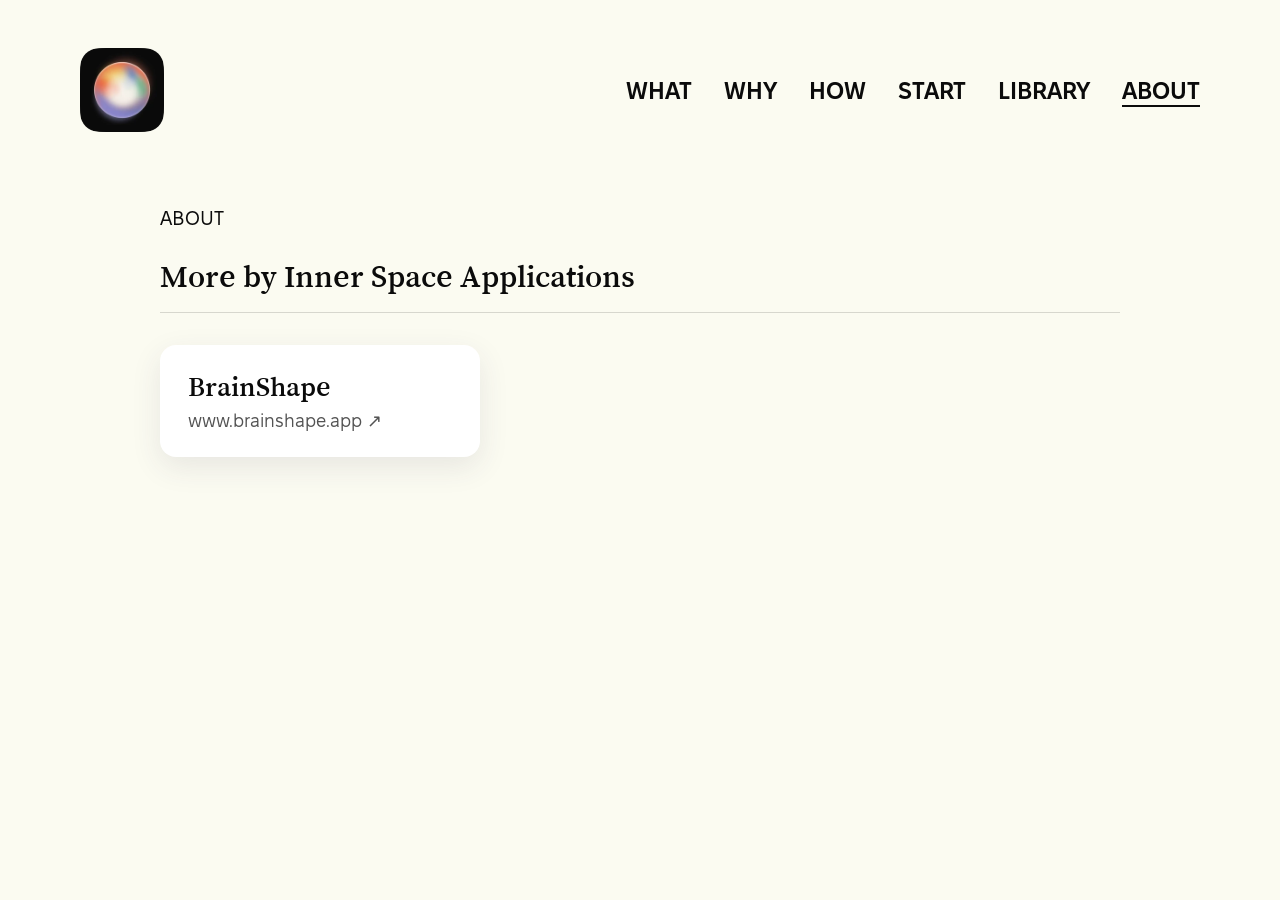
==== about/index.html @ 81e7e30c "Add About page; shorten relaunch line; new tagline - New /about/ page with 'More by Inner Space Appl" ====
<!doctype html>
<html lang="en">
<head>
<meta charset="utf-8">
<meta name="viewport" content="width=device-width, initial-scale=1">
<title>Inner Space – About</title>
<meta name="description" content="About Inner Space Applications, the makers of Inner Space and BrainShape.">
<link rel="canonical" href="https://innerspacewellness.app/about/">
<meta property="og:type" content="website">
<meta property="og:title" content="Inner Space – About">
<meta property="og:description" content="About Inner Space Applications, the makers of Inner Space and BrainShape.">
<meta property="og:url" content="https://innerspacewellness.app/about/">
<meta property="og:image" content="https://innerspacewellness.app/og-image.jpg">
<meta name="twitter:card" content="summary_large_image">
<meta name="theme-color" content="#a3a1d7">
<link rel="icon" href="/favicon.png" type="image/png">
<link rel="apple-touch-icon" href="/apple-touch-icon.png">
<link rel="preload" href="/assets/fonts/SongMyung-Regular.woff2" as="font" type="font/woff2" crossorigin>
<link rel="stylesheet" href="/assets/css/site.css">
</head>
<body class="page about-page">
<a class="skip-link" href="#main">Skip to content</a>
<header class="site-header">
  <a class="logo" href="/" aria-label="Inner Space home"><img src="/assets/img/logo.webp" width="84" height="84" alt="Inner Space"></a>
  <nav class="nav" aria-label="Main"><a href="/#what">What</a><a href="/#why">Why</a><a href="/#how">How</a><a href="/#start">Start</a><a href="/library/">Library</a><a href="/about/" aria-current="page">About</a></nav>
  <button class="menu-toggle" type="button" aria-label="Open menu" aria-expanded="false" aria-controls="mobile-menu"><svg width="49" height="49" viewBox="0 0 24 24" fill="none" stroke="currentColor" stroke-width="2" stroke-linecap="round" stroke-linejoin="round" aria-hidden="true"><path d="M4 6h16M7 12h13M10 18h10"/></svg></button>
</header>
<div class="mobile-menu" id="mobile-menu">
  <button class="menu-close" type="button" aria-label="Close menu"><svg width="48" height="48" viewBox="0 0 24 24" fill="none" stroke="currentColor" stroke-width="2" stroke-linecap="round" aria-hidden="true"><path d="M18 6 6 18M6 6l12 12"/></svg></button>
  <nav class="nav" aria-label="Mobile"><a href="/#what">What</a><a href="/#why">Why</a><a href="/#how">How</a><a href="/#start">Start</a><a href="/library/">Library</a><a href="/about/" aria-current="page">About</a></nav>
</div>
<main id="main" class="library about">
  <div class="wrap">
    <p class="eyebrow">About</p>
    <section class="library-section" aria-labelledby="more-heading">
      <h1 class="h3 library-section-title" id="more-heading">More by Inner Space Applications</h1>
      <a class="app-link" href="https://www.brainshape.app" target="_blank" rel="noopener">
        <span class="app-link-name">BrainShape</span>
        <span class="app-link-url">www.brainshape.app <span aria-hidden="true">↗</span></span>
      </a>
    </section>
  </div>
</main>
<script src="/assets/js/site.js"></script>
</body>
</html>
---- assets/css/site.css ----
/* Inner Space Wellness — site styles
   Breakpoints follow the original Figma design:
   desktop ≥ 1200px · tablet 600–1199px · mobile < 600px */

@font-face { font-family: "Song Myung"; src: url("../fonts/SongMyung-Regular.woff2") format("woff2"); font-weight: 400; font-display: swap; }
@font-face { font-family: "Fixel Text"; src: url("../fonts/FixelText-Regular.woff2") format("woff2"); font-weight: 400; font-display: swap; }
@font-face { font-family: "Fixel Text"; src: url("../fonts/FixelText-Medium.woff2") format("woff2"); font-weight: 500; font-display: swap; }
@font-face { font-family: "Fixel Text"; src: url("../fonts/FixelText-SemiBold.woff2") format("woff2"); font-weight: 600; font-display: swap; }

:root {
  --ink: #0b0b0b;
  --cream: #fbfbf1;
  --sand: #f5e8df;
  --yellow: #ffc800;
  --coral: #fb6e44;
  --lavender: #a3a1d7;
  --serif: "Song Myung", Georgia, serif;
  --sans: "Fixel Text", system-ui, -apple-system, "Segoe UI", Roboto, Helvetica, Arial, sans-serif;
  --gutter: 160px;
  --content: 1120px;
}

*, *::before, *::after { box-sizing: border-box; }
html { scroll-behavior: smooth; -webkit-text-size-adjust: 100%; }
body { margin: 0; font-family: var(--sans); color: var(--ink); background: #fff; line-height: 1.4; -webkit-font-smoothing: antialiased; }
img { display: block; max-width: 100%; height: auto; }
a { color: inherit; }
h1, h2, h3, p { margin: 0; font-weight: 400; }
.skip-link { position: absolute; left: -9999px; top: 8px; background: #fff; padding: 8px 16px; z-index: 100; }
.skip-link:focus { left: 8px; }

/* Shared type */
.display { font-family: var(--serif); font-size: 73px; line-height: .95; }
.h2 { font-family: var(--serif); font-size: 48px; line-height: 1.25; }
.h3 { font-family: var(--serif); font-size: 32px; line-height: 1.25; }
.lead { font-family: var(--serif); font-size: 36px; line-height: 1.25; }
.text-lg { font-size: 24px; line-height: 1.375; }
.text { font-size: 20px; line-height: 1.4; }
.semibold { font-weight: 600; }

.wrap { width: 100%; max-width: calc(var(--content) + 2 * var(--gutter)); margin: 0 auto; padding-left: var(--gutter); padding-right: var(--gutter); }

/* Button */
.btn {
  display: inline-flex; align-items: center; justify-content: center;
  min-height: 68px; padding: 20px 18px; border-radius: 27px;
  background: var(--yellow); color: #000; text-decoration: none;
  font: 600 20px/1.4 var(--sans); text-transform: uppercase;
  transition: background-color .15s cubic-bezier(0, 0, .58, 1);
  border: 0; cursor: pointer;
}
.btn:hover, .btn:focus-visible { background: var(--coral); }

/* App Store / Google Play badges (official artwork, loaded from Apple and Google) */
.store-badges { display: flex; flex-wrap: wrap; align-items: center; gap: 16px; }
.store-badge { display: block; line-height: 0; border-radius: 10px; transition: opacity .15s ease, transform .15s ease; }
.store-badge:hover, .store-badge:focus-visible { opacity: .85; transform: translateY(-2px); }
.store-badge img { width: auto; max-width: none; }
.app-store img { height: 56px; }
/* Google's PNG has built-in padding; the negative margin trims it so both badges look the same height */
.google-play { overflow: hidden; height: 56px; }
.google-play img { height: 83px; margin: -13.5px -13.5px; }
.coming-soon .store-badges { justify-content: center; }
.store-badge.fallback {
  display: inline-flex; align-items: center; height: 56px; padding: 0 20px; line-height: 1;
  background: #000; color: #fff; border: 1px solid #a6a6a6; border-radius: 10px;
  font: 600 16px var(--sans); text-decoration: none; overflow: visible;
}

/* Header / nav */
.site-header {
  position: absolute; top: 0; left: 0; right: 0; z-index: 20;
  display: flex; justify-content: space-between; align-items: center;
  padding: 48px 80px 0;
}
.logo img { width: 84px; height: 84px; border-radius: 19px; }
.nav { display: flex; gap: 32px; }
.nav a {
  font: 600 24px/1.375 var(--sans); text-transform: uppercase; text-decoration: none;
  transition: opacity .15s cubic-bezier(.215, .61, .355, 1);
}
.nav a:hover, .nav a:focus-visible { opacity: .6; }
.menu-toggle, .menu-close { display: none; background: none; border: 0; padding: 0; cursor: pointer; color: var(--ink); }
.mobile-menu { display: none; }

/* Hero */
.hero {
  position: relative; overflow: hidden; min-height: 740px;
  background: #a7a3d8 url("../img/hero-bg.webp") right center / cover no-repeat;
}
.hero .orbit {
  position: absolute; width: 1072px; height: 1072px; right: -193px; top: -126px;
  pointer-events: none; animation: spin 120s linear infinite;
}
.hero-text { position: relative; padding-top: 250px; padding-bottom: 150px; }
.hero h1 { max-width: 659px; }
.hero .lead { max-width: 730px; margin-top: 32px; }
.renovation-note { max-width: 600px; margin-top: 40px; }
.renovation-note .pill {
  display: inline-block; padding: 8px 16px; border-radius: 999px;
  background: rgba(255,255,255,.55); backdrop-filter: blur(6px); -webkit-backdrop-filter: blur(6px);
  font: 600 16px/1.4 var(--sans); text-transform: uppercase; letter-spacing: .04em;
}
.renovation-note p { margin-top: 16px; }

/* Section 2 — intro + video */
.intro { background: var(--sand); padding: 100px 0; }
.video {
  position: relative; width: 100%; max-width: 735px; aspect-ratio: 16 / 9;
  border-radius: 16px; overflow: hidden; background: #0f172a;
}
.video video { position: absolute; inset: 0; width: 100%; height: 100%; object-fit: cover; display: block; }
.video-play {
  position: absolute; inset: 0; display: flex; align-items: center; justify-content: center;
  border: 0; padding: 0; cursor: pointer;
  background: linear-gradient(180deg, rgba(0,0,0,.10), rgba(0,0,0,.35));
}
.video-play span {
  width: 64px; height: 64px; border-radius: 999px; display: flex; align-items: center; justify-content: center;
  background: rgba(255,255,255,.14); backdrop-filter: blur(5px); -webkit-backdrop-filter: blur(5px);
  box-shadow: 0 5px 20px rgba(0,0,0,.2);
}
.intro-text { margin-top: 56px; max-width: 892px; }
.intro-text .text-lg { margin-top: 32px; }
.intro-text .text { margin-top: 32px; max-width: 868px; }
.intro-text .store-badges, .intro-text .btn { margin-top: 40px; }

/* Section 3 — six domains */
.domains { position: relative; overflow: hidden; background: var(--cream); padding: 100px 0; }
.domains .lines {
  position: absolute; left: 50%; bottom: 0; width: 1592px; max-width: none; height: 457px;
  transform: translateX(-50%); object-fit: fill; opacity: .5; pointer-events: none;
}
.domains .wrap { position: relative; }
.domains-intro .text-lg { margin-top: 24px; max-width: 760px; }
.domain-grid { display: grid; grid-template-columns: repeat(3, 1fr); column-gap: 24px; row-gap: 32px; margin-top: 120px; }
.domain .orb {
  width: 220px; height: 220px; position: relative;
  animation: spin var(--orb-speed, 48s) linear infinite;
}
/* Each orb turns at its own pace so they never look synchronized */
.domain:nth-child(1) .orb { --orb-speed: 44s; }
.domain:nth-child(2) .orb { --orb-speed: 57s; animation-delay: -9s; }
.domain:nth-child(3) .orb { --orb-speed: 39s; animation-delay: -21s; }
.domain:nth-child(4) .orb { --orb-speed: 63s; animation-delay: -5s; }
.domain:nth-child(5) .orb { --orb-speed: 50s; animation-delay: -30s; }
.domain:nth-child(6) .orb { --orb-speed: 69s; animation-delay: -14s; }
.domain .orb img { position: absolute; width: 340px; height: 340px; max-width: none; left: -60px; top: -60px; }
.domain h3 { margin-top: 32px; }
.domain p { margin-top: 12px; }

/* Section 4 — coming soon */
.coming-soon {
  background: #c9b4a9 url("../img/coming-soon-bg.webp") center / cover no-repeat;
  min-height: 317px; padding: 70px 24px; text-align: center;
  display: flex; flex-direction: column; align-items: center; justify-content: center; gap: 40px;
}
.coming-soon h2 { text-wrap: balance; }
.coming-soon .soon-sub { max-width: 640px; margin-top: -16px; text-wrap: balance; }

/* Section 5 — why different */
.why { background: linear-gradient(102deg, #f8f2eb, #f3e0d4); padding: 100px 0; text-align: center; }
.why-grid { display: grid; grid-template-columns: repeat(4, 255px); justify-content: center; gap: 33px; margin-top: 56px; }
.why-item img { width: 245px; height: 245px; max-width: none; margin: -60px auto; position: relative; left: 50%; transform: translateX(-50%); }
.why-item { position: relative; }
.why-item h3 { margin-top: 24px; font: 600 24px/1.375 var(--sans); }
.why-item p { margin-top: 8px; }

/* Section 6 — how it works */
.how { background: #6b9aa8 url("../img/how-bg.webp") center / cover no-repeat; color: var(--cream); padding: 100px 0; }
.how .wrap { display: flex; justify-content: space-between; align-items: center; gap: 56px; }
.how-text { max-width: 546px; }
.how-text .text-lg { margin-top: 22px; }
.steps { margin-top: 48px; display: grid; gap: 32px; }
.steps p { margin-top: 8px; }
.phone { width: 360px; flex: none; margin-right: -18px; }

/* Footer CTA */
.site-footer { background: #a4a1d8 url("../img/footer-bg.webp") center / cover no-repeat; }
.footer-cta { display: flex; align-items: center; gap: 102px; max-width: 1440px; margin: 0 auto; }
.footer-cta .illustration { width: 658px; height: 645px; flex: none; object-fit: cover; }
.footer-cta .cta-text { padding-right: var(--gutter); }
.footer-cta .h3 { margin-top: 40px; }
.footer-cta .store-badges, .footer-cta .btn { margin-top: 40px; }
.copyright { margin-top: -52px; position: relative; padding: 12px var(--gutter); text-align: center; font-size: 20px; line-height: 1.4; }
.copyright a { text-decoration: underline; }
.copyright a:hover { opacity: .6; }

/* Reveal-on-scroll (mirrors the Figma "appear" animations) */
.js .reveal { opacity: 0; transform: translateY(40px); transition: opacity .6s cubic-bezier(.215, .61, .355, 1), transform .6s cubic-bezier(.215, .61, .355, 1); }
.js .reveal.in { opacity: 1; transform: none; }

@keyframes spin { to { transform: rotate(360deg); } }

/* ---------- Legal / support pages ---------- */
.page { background: #fff; }
.page .site-header { position: relative; }
.legal { padding: 100px 0 100px; }
.legal .wrap > * + * { margin-top: 24px; }
.legal .eyebrow { font-size: 20px; text-transform: uppercase; }
.legal h1 { font-family: var(--serif); font-size: 48px; line-height: 1.25; margin-top: 32px; }
.legal h2 { font: 600 24px/1.375 var(--sans); margin-top: 48px; }
.legal h3 { font: 600 20px/1.4 var(--sans); margin-top: 32px; }
.legal h2 + *, .legal h3 + * { margin-top: 12px; }
.legal p, .legal li { font-size: 20px; line-height: 1.4; }
.legal p.caps { font-weight: 600; }
.legal a { text-decoration: underline; word-break: break-word; }
.legal ul { padding-left: 1.2em; }

/* ---------- Library page ---------- */
.library-page { background: var(--cream); }
.library { padding: 72px 0 120px; }
.library-intro { max-width: 760px; }
.library-intro .eyebrow { font-size: 20px; text-transform: uppercase; }
.library-intro h1 { margin-top: 16px; }
.library-intro .text-lg { margin-top: 16px; }
.library-section { margin-top: 64px; }
.library-section-title { padding-bottom: 16px; border-bottom: 1px solid rgba(11, 11, 11, .15); }
/* Both videos share one height (~368px) so they sit side by side as a set */
.library-grid { display: grid; grid-template-columns: 540px 300px; gap: 48px 48px; align-items: start; margin-top: 32px; }
.library-media { border-radius: 16px; overflow: hidden; background: #eeeeee; box-shadow: 0 10px 30px rgba(60, 50, 90, .12); }
.library-media video { display: block; width: 100%; height: auto; background: #eeeeee; }
.library-item.portrait .library-media { width: 207px; border-radius: 14px; }
.library-meta { margin-top: 16px; font: 600 14px/1.4 var(--sans); text-transform: uppercase; letter-spacing: .06em; opacity: .65; }
.library-title { margin-top: 6px; font-family: var(--serif); font-size: 26px; line-height: 1.25; }
.library-item .text { margin-top: 10px; font-size: 18px; max-width: 540px; }
.nav a[aria-current="page"] { text-decoration: underline; text-underline-offset: 6px; text-decoration-thickness: 2px; }

/* ---------- About page ---------- */
.about-page { background: var(--cream); }
.about .eyebrow { font-size: 20px; text-transform: uppercase; }
.about .library-section { margin-top: 24px; }
.app-link {
  display: inline-flex; flex-direction: column; gap: 4px; margin-top: 32px;
  padding: 24px 28px; min-width: 320px; border-radius: 16px; text-decoration: none;
  background: #fff; box-shadow: 0 10px 30px rgba(60, 50, 90, .10);
  transition: transform .15s ease, box-shadow .15s ease;
}
.app-link:hover, .app-link:focus-visible { transform: translateY(-2px); box-shadow: 0 14px 36px rgba(60, 50, 90, .16); }
.app-link-name { font-family: var(--serif); font-size: 28px; line-height: 1.25; }
.app-link-url { font-size: 18px; opacity: .7; }

/* ---------- Subscribe page ---------- */
.subscribe { display: flex; min-height: 100vh; background: linear-gradient(180deg, #a6a3d8, #969cd2); }
.subscribe-text { flex: 1 1 0; padding: 56px 100px 56px 100px; display: flex; flex-direction: column; gap: 40px; max-width: 830px; }
.subscribe-text h1 { max-width: 610px; }
.subscribe-text .text-lg { margin-top: 24px; }
.subscribe-art { position: relative; flex: 0 0 42.4%; overflow: hidden; background: #fff url("../img/subscribe-bg.webp") center / cover no-repeat; display: flex; align-items: center; justify-content: center; }
.subscribe-art .phone-lg { width: 410px; max-width: 70%; }
.close { position: absolute; top: 40px; right: 40px; width: 48px; height: 48px; display: flex; align-items: center; justify-content: center; color: var(--ink); }
.close:hover { opacity: .6; }
.signup { max-width: 500px; }
.signup label { position: absolute; left: -9999px; }
.signup input[type="email"] {
  width: 100%; height: 56px; padding: 0 16px; border-radius: 12px; border: 1px solid #fff;
  background: #fff; color: var(--ink); font: 400 16px var(--sans); margin-bottom: 24px;
}
.signup input[type="email"]::placeholder { color: var(--ink); opacity: .6; }
.signup .btn { letter-spacing: .02em; }
.signup .note { margin-top: 16px; font-size: 14px; opacity: .8; }

/* ---------- Tablet ---------- */
@media (max-width: 1199px) {
  :root { --gutter: 40px; }
  .site-header { padding: 40px 40px 0; }
  .hero { min-height: 640px; }
  .hero .orbit { width: 749px; height: 749px; right: -310px; top: 31px; }
  .hero-text { padding-top: 200px; padding-bottom: 100px; }
  .hero h1 { max-width: 612px; }
  .intro { padding: 56px 0; }
  .video { max-width: none; }
  .intro-text { margin-top: 24px; }
  .domains { padding: 56px 0; }
  .domains .lines { width: 100%; height: 230px; }
  .domain-grid { grid-template-columns: repeat(2, 1fr); column-gap: 40px; row-gap: 48px; margin-top: 56px; }
  .why { padding: 56px 0; }
  .why-grid { grid-template-columns: repeat(2, minmax(0, 348px)); column-gap: 24px; row-gap: 40px; }
  .how { padding: 56px 0; }
  .how .wrap { flex-direction: column; align-items: stretch; }
  .how-text { max-width: none; }
  .phone { margin: 0 auto; }
  .footer-cta { flex-direction: column; align-items: stretch; gap: 40px; padding: 56px var(--gutter) 0; }
  .footer-cta .cta-text { padding-right: 0; order: -1; }
  .footer-cta .h3 { margin-top: 32px; }
  .footer-cta .store-badges, .footer-cta .btn { margin-top: 32px; }
  .footer-cta .illustration { width: 100%; height: auto; aspect-ratio: 720 / 705; }
  .copyright { margin-top: 40px; padding: 12px var(--gutter) 16px; }
  .subscribe-text { padding: 56px 40px; }
  .library { padding: 48px 0 80px; }
  .library-grid { grid-template-columns: minmax(0, 540px) minmax(0, 260px); gap: 40px 32px; }
}

/* ---------- Hamburger menu below 768px (six tabs no longer fit) ---------- */
@media (max-width: 767px) {
  .site-header .nav { display: none; }
  .menu-toggle { display: block; }
  .mobile-menu {
    position: fixed; inset: 0; z-index: 50; background: var(--lavender);
    padding: 40px 24px; flex-direction: column; align-items: center; gap: 100px;
  }
  .mobile-menu.open { display: flex; }
  .menu-close { display: block; }
  .mobile-menu .nav { flex-direction: column; align-items: center; gap: 32px; }
  .mobile-menu .nav a { font-size: 32px; }
}

/* ---------- Mobile ---------- */
@media (max-width: 599px) {
  :root { --gutter: 24px; }
  .display { font-size: 48px; }
  .h2 { font-size: 30px; }
  .lead { font-size: 24px; }
  .text-lg { font-size: 18px; line-height: 1.39; }
  .text { font-size: 16px; line-height: 1.375; }

  .site-header { padding: 24px 24px 0; }
  .logo img { width: 64px; height: 64px; border-radius: 14px; }
  .site-header .nav { display: none; }
  .menu-toggle { display: block; }
  .mobile-menu {
    position: fixed; inset: 0; z-index: 50; background: var(--lavender);
    padding: 40px 24px; flex-direction: column; align-items: center; gap: 100px;
  }
  .mobile-menu.open { display: flex; }
  .menu-close { display: block; }
  .mobile-menu .nav { flex-direction: column; align-items: center; gap: 32px; }
  .mobile-menu .nav a { font-size: 32px; }

  .hero { min-height: 628px; }
  .hero .orbit { width: 682px; height: 682px; right: -331px; top: 28px; }
  .hero-text { padding-top: 200px; padding-bottom: 100px; }
  .hero .lead { margin-top: 40px; }
  .renovation-note { margin-top: 32px; }
  .renovation-note .pill { font-size: 13px; }
  .intro { padding: 48px 0; }
  .intro-text { margin-top: 20px; }
  .intro-text .text-lg, .intro-text .text { margin-top: 24px; }

  .domains { padding: 48px 0; text-align: center; }
  .domains .lines { width: 986px; height: 283px; }
  .domains-intro .text-lg { margin-left: auto; margin-right: auto; }
  .domain-grid { grid-template-columns: 1fr; row-gap: 48px; }
  .domain .orb { margin: 0 auto; }
  .domain .h3 { font-size: 24px; }

  .coming-soon { min-height: 308px; }
  .coming-soon h2.display { font-size: 38px; line-height: 1.05; }

  .why { padding: 48px 0; }
  .why-grid { grid-template-columns: minmax(0, 290px); margin-top: 24px; }
  .why-item h3 { font-size: 18px; }

  .how { padding: 48px 0; }
  .how-text .h3 { font-size: 24px; }
  .phone { width: 340px; max-width: 100%; }

  .footer-cta { padding-top: 48px; }
  .footer-cta .h3 { font-size: 24px; margin-top: 24px; }
  .footer-cta .store-badges, .footer-cta .btn { margin-top: 24px; }
  .store-badges { gap: 12px; }
  .app-store img, .google-play { height: 48px; }
  .store-badge.fallback { height: 48px; padding: 0 14px; font-size: 14px; }
  .google-play img { height: 71px; margin: -11.5px -11.5px; }
  .copyright { font-size: 16px; padding: 12px 34px 16px; }

  .legal { padding: 48px 0; }
  .legal h1 { font-size: 30px; }
  .legal h2 { font-size: 20px; }
  .legal h3, .legal p, .legal li, .legal .eyebrow { font-size: 16px; }

  .subscribe { flex-direction: column; }
  .library-intro .eyebrow, .about .eyebrow { font-size: 16px; }
  .app-link { display: flex; min-width: 0; }
  .library-section { margin-top: 40px; }
  .library-grid { grid-template-columns: 1fr; gap: 40px; margin-top: 24px; }
  .library-title { font-size: 22px; }
  .library-item .text { font-size: 16px; }
  .library-item.portrait .library-media { width: 170px; }
  .subscribe-art { display: none; }
  .subscribe-text { padding: 40px 24px; }
  .subscribe-text .text-lg { font-family: var(--serif); font-size: 24px; }
}

@media (prefers-reduced-motion: reduce) {
  html { scroll-behavior: auto; }
  .hero .orbit { animation: none; }
  .js .reveal { opacity: 1; transform: none; transition: none; }
  .domain .orb { animation: none; }
}
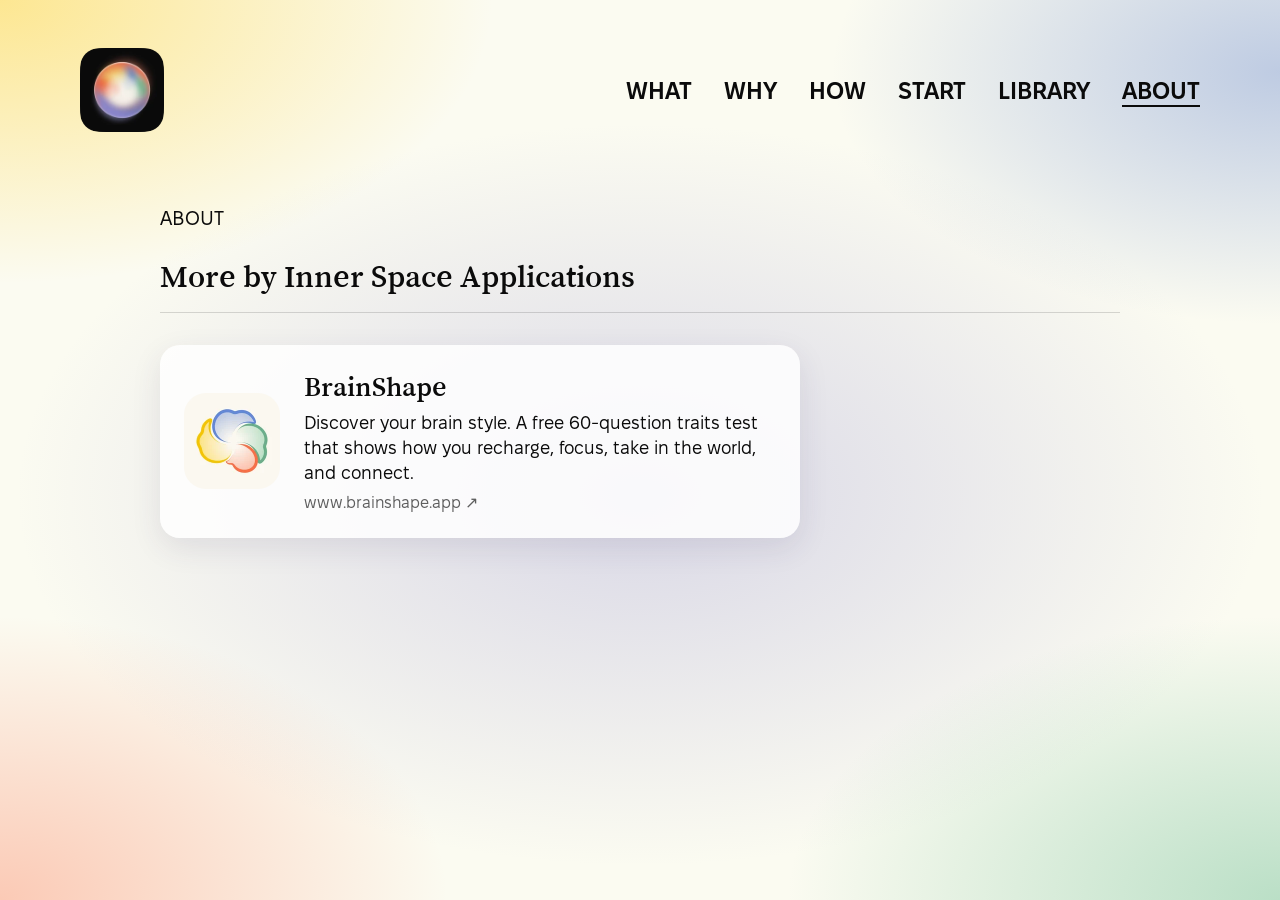
==== commit 995c0b01: "Domain-color gradient on Library and About; BrainShape card - Library and About pages get a soft gra" ====
--- a/about/index.html
+++ b/about/index.html
@@ -35,8 +35,12 @@
     <section class="library-section" aria-labelledby="more-heading">
       <h1 class="h3 library-section-title" id="more-heading">More by Inner Space Applications</h1>
       <a class="app-link" href="https://www.brainshape.app" target="_blank" rel="noopener">
-        <span class="app-link-name">BrainShape</span>
-        <span class="app-link-url">www.brainshape.app <span aria-hidden="true">↗</span></span>
+        <img class="app-link-icon" src="/assets/img/brainshape-icon.webp" width="96" height="96" alt="BrainShape logo">
+        <span class="app-link-body">
+          <span class="app-link-name">BrainShape</span>
+          <span class="app-link-desc">Discover your brain style. A free 60-question traits test that shows how you recharge, focus, take in the world, and connect.</span>
+          <span class="app-link-url">www.brainshape.app <span aria-hidden="true">↗</span></span>
+        </span>
       </a>
     </section>
   </div>
--- a/assets/css/site.css
+++ b/assets/css/site.css
@@ -208,7 +208,6 @@
 .legal ul { padding-left: 1.2em; }
 
 /* ---------- Library page ---------- */
-.library-page { background: var(--cream); }
 .library { padding: 72px 0 120px; }
 .library-intro { max-width: 760px; }
 .library-intro .eyebrow { font-size: 20px; text-transform: uppercase; }
@@ -227,18 +226,31 @@
 .nav a[aria-current="page"] { text-decoration: underline; text-underline-offset: 6px; text-decoration-thickness: 2px; }
 
 /* ---------- About page ---------- */
-.about-page { background: var(--cream); }
+/* Library + About: soft wash of the six domain colors */
+.library-page, .about-page {
+  min-height: 100vh;
+  background:
+    radial-gradient(55% 45% at 0% 0%, rgba(254, 214, 68, .55), transparent 70%),
+    radial-gradient(50% 40% at 100% 8%, rgba(130, 156, 212, .50), transparent 70%),
+    radial-gradient(55% 45% at 100% 100%, rgba(133, 200, 163, .55), transparent 70%),
+    radial-gradient(50% 45% at 0% 100%, rgba(251, 142, 109, .45), transparent 70%),
+    radial-gradient(65% 55% at 50% 55%, rgba(165, 162, 214, .40), transparent 75%),
+    var(--cream);
+}
 .about .eyebrow { font-size: 20px; text-transform: uppercase; }
 .about .library-section { margin-top: 24px; }
 .app-link {
-  display: inline-flex; flex-direction: column; gap: 4px; margin-top: 32px;
-  padding: 24px 28px; min-width: 320px; border-radius: 16px; text-decoration: none;
-  background: #fff; box-shadow: 0 10px 30px rgba(60, 50, 90, .10);
+  display: flex; align-items: center; gap: 24px; margin-top: 32px; max-width: 640px;
+  padding: 24px; border-radius: 20px; text-decoration: none;
+  background: rgba(255, 255, 255, .85); box-shadow: 0 10px 30px rgba(60, 50, 90, .10);
   transition: transform .15s ease, box-shadow .15s ease;
 }
 .app-link:hover, .app-link:focus-visible { transform: translateY(-2px); box-shadow: 0 14px 36px rgba(60, 50, 90, .16); }
+.app-link-icon { width: 96px; height: 96px; flex: none; border-radius: 22px; }
+.app-link-body { display: flex; flex-direction: column; gap: 6px; }
 .app-link-name { font-family: var(--serif); font-size: 28px; line-height: 1.25; }
-.app-link-url { font-size: 18px; opacity: .7; }
+.app-link-desc { font-size: 18px; line-height: 1.4; }
+.app-link-url { font-size: 16px; opacity: .65; }
 
 /* ---------- Subscribe page ---------- */
 .subscribe { display: flex; min-height: 100vh; background: linear-gradient(180deg, #a6a3d8, #969cd2); }
@@ -370,7 +382,10 @@
 
   .subscribe { flex-direction: column; }
   .library-intro .eyebrow, .about .eyebrow { font-size: 16px; }
-  .app-link { display: flex; min-width: 0; }
+  .app-link { flex-direction: column; align-items: flex-start; gap: 16px; padding: 20px; }
+  .app-link-icon { width: 72px; height: 72px; border-radius: 16px; }
+  .app-link-name { font-size: 24px; }
+  .app-link-desc { font-size: 16px; }
   .library-section { margin-top: 40px; }
   .library-grid { grid-template-columns: 1fr; gap: 40px; margin-top: 24px; }
   .library-title { font-size: 22px; }
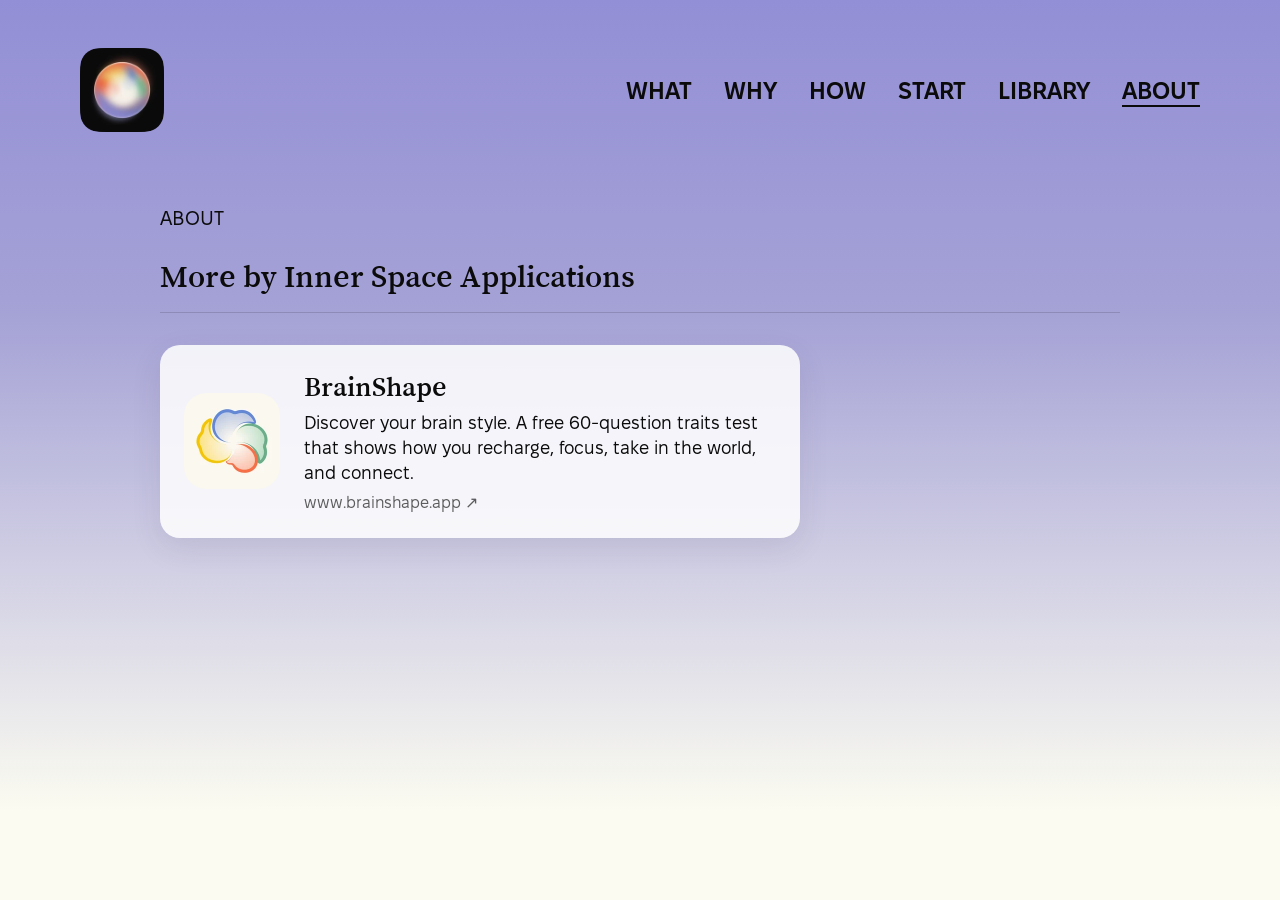
==== commit d7656b60: "Single-color gradients: green Library, purple About; bust CSS cache - Library: dark green -> light g" ====
--- a/about/index.html
+++ b/about/index.html
@@ -16,7 +16,7 @@
 <link rel="icon" href="/favicon.png" type="image/png">
 <link rel="apple-touch-icon" href="/apple-touch-icon.png">
 <link rel="preload" href="/assets/fonts/SongMyung-Regular.woff2" as="font" type="font/woff2" crossorigin>
-<link rel="stylesheet" href="/assets/css/site.css">
+<link rel="stylesheet" href="/assets/css/site.css?v=20261118b">
 </head>
 <body class="page about-page">
 <a class="skip-link" href="#main">Skip to content</a>
@@ -45,6 +45,6 @@
     </section>
   </div>
 </main>
-<script src="/assets/js/site.js"></script>
+<script src="/assets/js/site.js?v=20261118b"></script>
 </body>
 </html>
--- a/assets/css/site.css
+++ b/assets/css/site.css
@@ -226,17 +226,9 @@
 .nav a[aria-current="page"] { text-decoration: underline; text-underline-offset: 6px; text-decoration-thickness: 2px; }
 
 /* ---------- About page ---------- */
-/* Library + About: soft wash of the six domain colors */
-.library-page, .about-page {
-  min-height: 100vh;
-  background:
-    radial-gradient(55% 45% at 0% 0%, rgba(254, 214, 68, .55), transparent 70%),
-    radial-gradient(50% 40% at 100% 8%, rgba(130, 156, 212, .50), transparent 70%),
-    radial-gradient(55% 45% at 100% 100%, rgba(133, 200, 163, .55), transparent 70%),
-    radial-gradient(50% 45% at 0% 100%, rgba(251, 142, 109, .45), transparent 70%),
-    radial-gradient(65% 55% at 50% 55%, rgba(165, 162, 214, .40), transparent 75%),
-    var(--cream);
-}
+/* Library: green family · About: purple family (domain colors fading to off-white) */
+.library-page { min-height: 100vh; background: linear-gradient(180deg, #69af88 0%, #85c8a3 30%, #fbfbf1 80%); }
+.about-page { min-height: 100vh; background: linear-gradient(180deg, #938fd6 0%, #a5a2d6 35%, #fbfbf1 90%); }
 .about .eyebrow { font-size: 20px; text-transform: uppercase; }
 .about .library-section { margin-top: 24px; }
 .app-link {
